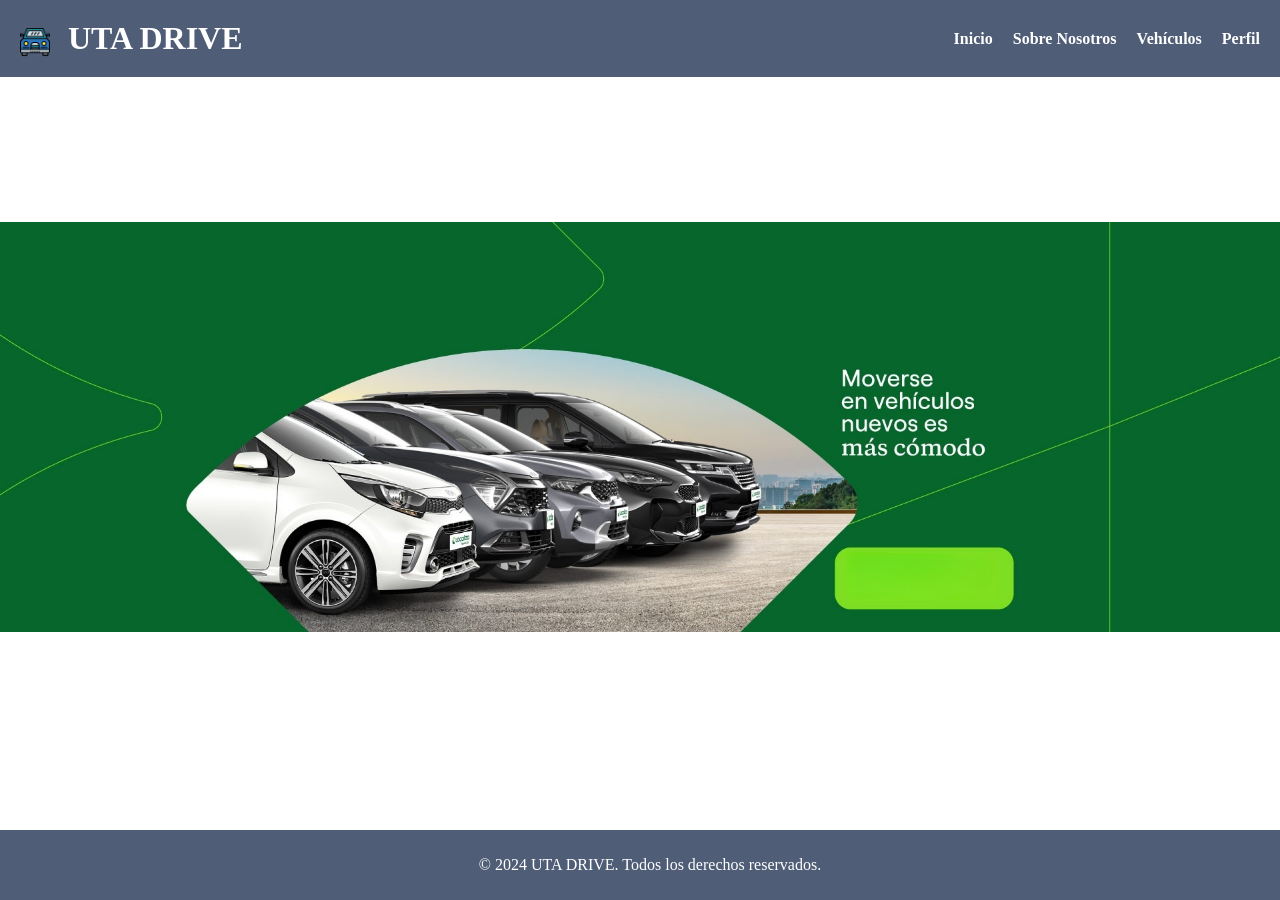
==== vista/index.html @ df5cd3c4 "cree la fase inicial del index del proyecto" ====
<!DOCTYPE html>
<html lang="en">
<head>
    <meta charset="UTF-8">
    <meta name="viewport" content="width=device-width, initial-scale=1.0">
    <title>UTA DRIVE</title>
    <link rel="stylesheet" href="../estilos/estilos.css">
</head>
<body class="body-section">

    <header class="header-section">
        <div class="header-left">
            <h1><img src="../Imagenes/iconoAuto.png" alt="Icono Carro" class="icono-carro"> UTA DRIVE</h1>
        </div>
        <nav class="header-right">
            <ul>
                <li><a href="#">Inicio</a></li>
                <li><a href="#">Sobre Nosotros</a></li>
                <li><a href="#">Vehículos</a></li>
                <li><a href="#">Perfil</a></li>
            </ul>
        </nav>
    </header>

    <section class="main-section">
        <img src="../Imagenes/renta.jpeg" alt="Imagen Referencial" class="referential-image">
    </section>

    <footer class="footer-section">
        <p>&copy; 2024 UTA DRIVE. Todos los derechos reservados.</p>
    </footer>

</body>
</html>
---- estilos/estilos.css ----
body {
    margin: 0;
    padding: 0;
}

/*-------------------INICIA EL LOGIN----------------------*/

/* Estilos generales para el cuerpo del login */
.login-body {
    font-family: 'Poppins', sans-serif;
    background: url('../Imagenes/carro-login.jpg') no-repeat center center fixed; /* Ruta a la imagen de fondo */
    background-size: cover; /* La imagen cubre toda la pantalla */
    margin: 0;
    padding: 0;
    display: flex;
    justify-content: center;
    align-items: center;
    height: 100vh;
    background-blend-mode: overlay; /* Mezcla de colores suave */
}

/* Estilos para el contenedor de login */
.login-container {
    background-color: rgba(255, 255, 255, 0.9); /* Fondo translúcido */
    padding: 3rem 2rem;
    border-radius: 12px;
    box-shadow: 0 8px 20px rgba(0, 0, 0, 0.1);
    width: 350px;
    transition: transform 0.3s ease;
    margin-left: 800px; /* Ajuste por defecto para pantallas grandes */
}

/* Responsive: Ajustar el contenedor en dispositivos más pequeños */
@media (max-width: 1024px) {
    .login-container {
        margin-left: 400px; /* Ajusta el margen para pantallas medianas */
    }
}

@media (max-width: 768px) {
    .login-container {
        margin-left: 0; /* Centra el contenedor para pantallas más pequeñas */
        width: 80%; /* Aumenta el ancho para que sea más flexible */
    }
}

@media (max-width: 480px) {
    .login-container {
        margin-left: 0; /* Centra el contenedor */
        width: 90%; /* Casi todo el ancho de la pantalla en móviles */
        padding: 2rem 1rem; /* Ajuste del padding en móviles */
    }
}

/* Estilos para el título */
.login-title {
    text-align: center;
    margin-bottom: 2rem;
    font-size: 2rem;
    color: #3E4E71;
    display: flex;
    justify-content: center;
    align-items: center;
}

.login-title i {
    margin-right: 10px;
    color: #4F5D77;
    background-color: #D1E1F0;
    padding: 0.5rem;
    border-radius: 50%;
}

/* Estilos para el formulario */
.login-form {
    display: flex;
    flex-direction: column;
}

/* Estilos para las etiquetas */
.login-label {
    margin-bottom: 0.5rem;
    color: #4F5D77;
}

/* Estilos para los campos de entrada */
.login-input-field {
    padding: 0.75rem;
    margin-bottom: 1.5rem;
    border: none;
    border-radius: 6px;
    background-color: #F2F2F2;
    font-size: 1rem;
    color: #3E4E71;
    transition: box-shadow 0.3s ease;
}

.login-input-field:focus {
    outline: none;
    box-shadow: 0 0 5px rgba(0, 90, 148, 0.6);
}

/* Estilos para el botón */
.login-button {
    padding: 0.8rem;
    background-color: #4F5D77;
    color: white;
    font-weight: bold;
    border: none;
    border-radius: 6px;
    cursor: pointer;
    font-size: 1rem;
    transition: background-color 0.3s ease;
}

.login-button:hover {
    background-color: #3E4E71;
}

/* Estilos para el texto del párrafo */
.login-paragraph {
    text-align: center;
    margin-top: 1.5rem;
    font-size: 0.9rem;
    color: #3E4E71;
}

/* Estilos para los enlaces */
.login-link {
    color: #4F5D77;
    text-decoration: none;
    font-weight: bold;
    transition: color 0.3s ease;
}

.login-link:hover {
    color: #3E4E71;
    text-decoration: underline;
}
/*-------------------FINALIZA EL LOGIN----------------------*/



/*-------------------INICIA EL REGISTRO----------------------*/

/* Estilos generales para el cuerpo del registro */
.registrate-body {
    font-family: 'Poppins', sans-serif;
    background: url('../Imagenes/carro-registro.jpg') no-repeat center center fixed; /* Ruta a la imagen de fondo */
    background-size: cover; /* La imagen cubre toda la pantalla */
    margin: 0;
    padding: 0;
    display: flex;
    justify-content: center;
    align-items: center;
    height: 100vh;
    background-blend-mode: overlay; /* Mezcla de colores suave */
}

/* Estilos para el contenedor de registro */
.registrate-container {
    background-color: rgba(255, 255, 255, 0.9); /* Fondo translúcido */
    padding: 3rem 2rem;
    border-radius: 12px;
    box-shadow: 0 8px 20px rgba(0, 0, 0, 0.1);
    width: 400px;
    transition: transform 0.3s ease;
    margin-left: 800px; /* Ajuste por defecto para pantallas grandes */
}

/* Responsive: Ajustar el contenedor en dispositivos más pequeños */
@media (max-width: 1024px) {
    .registrate-container {
        margin-left: 400px; /* Ajusta el margen para pantallas medianas */
    }
}

@media (max-width: 768px) {
    .registrate-container {
        margin-left: 0; /* Centra el contenedor para pantallas más pequeñas */
        width: 80%; /* Aumenta el ancho para que sea más flexible */
    }
}

@media (max-width: 480px) {
    .registrate-container {
        margin-left: 0; /* Centra el contenedor */
        width: 90%; /* Casi todo el ancho de la pantalla en móviles */
        padding: 2rem 1rem; /* Ajuste del padding en móviles */
    }
}

/* Estilos para el título */
.registrate-title {
    text-align: center;
    margin-bottom: 2rem;
    font-size: 2rem;
    color: #3E4E71;
    display: flex;
    justify-content: center;
    align-items: center;
}

.registrate-title i {
    margin-right: 10px;
    color: #4F5D77;
    background-color: #D1E1F0;
    padding: 0.5rem;
    border-radius: 50%;
}

/* Estilos para el formulario */
.registrate-form {
    display: flex;
    flex-direction: column;
}

/* Estilos para las etiquetas */
.registrate-label {
    margin-bottom: 0.5rem;
    color: #4F5D77;
}

/* Estilos para los campos de entrada */
.registrate-input-field {
    padding: 0.75rem;
    margin-bottom: 1.5rem;
    border: none;
    border-radius: 6px;
    background-color: #F2F2F2;
    font-size: 1rem;
    color: #3E4E71;
    transition: box-shadow 0.3s ease;
}

.registrate-input-field:focus {
    outline: none;
    box-shadow: 0 0 5px rgba(0, 90, 148, 0.6);
}

/* Estilos para el botón */
.registrate-button {
    padding: 0.8rem;
    background-color: #4F5D77;
    color: white;
    font-weight: bold;
    border: none;
    border-radius: 6px;
    cursor: pointer;
    font-size: 1rem;
    transition: background-color 0.3s ease;
}

.registrate-button:hover {
    background-color: #3E4E71;
}

/* Estilos para el texto del párrafo */
.registrate-paragraph {
    text-align: center;
    margin-top: 1.5rem;
    font-size: 0.9rem;
    color: #3E4E71;
}

/* Estilos para los enlaces */
.registrate-link {
    color: #4F5D77;
    text-decoration: none;
    font-weight: bold;
    transition: color 0.3s ease;
}

.registrate-link:hover {
    color: #3E4E71;
    text-decoration: underline;
}
/*-------------------FINALIZA EL REGISTRO----------------------*/

/*-------------------- Estilos para el header------------------- */
.header-section {
    display: flex;
    justify-content: space-between;
    align-items: center;
    padding: 20px;
    background-color: #4F5D77; /* Color del login */
    color: white;
    position:relative;
    margin: 0;
}

.header-left h1 {
    margin: 0;
    color: white;
    font-size: 2rem;
}

.header-right ul {
    list-style: none;
    margin: 0;
    padding: 0;
    display: flex;
    gap: 20px;
}

.header-right ul li {
    display: inline;
}

.header-right ul li a {
    color: white;
    text-decoration: none;
    font-weight: bold;
}

.header-right ul li a:hover {
    text-decoration: underline;
    color: #D1E1F0; /* Mismo color del hover en login */
}


/* Ajustes para eliminar el margen entre el header y la imagen */
.main-section {
    padding: 0;
    margin: 0;
    border-radius: 0;
    box-shadow: none;
    background-color: transparent;
    width: 100%;
    height: 100vh;
    display: flex;
    justify-content: center;
    align-items: center;
    margin-top: -100px; /* Nuevo ajuste para eliminar espacio */
}

.referential-image {
    max-width: 100%;
    height: auto;
    margin: 0;
    display: block;
    object-fit: cover;
    padding: 0;
}




.info-content {
    font-size: 1.2rem;
    color: #4F5D77; /* Texto en color similar al login */
}

/* Estilos para el footer */
.footer-section {
    text-align: center;
    padding: 10px;
    background-color: #4F5D77;
    color: white;
    position: fixed;
    width: 100%;
    bottom: 0;
}

/* Icono */
.icono-carro {
    width: 30px;
    height: auto;
    margin-right: 10px;
    vertical-align: middle;
}
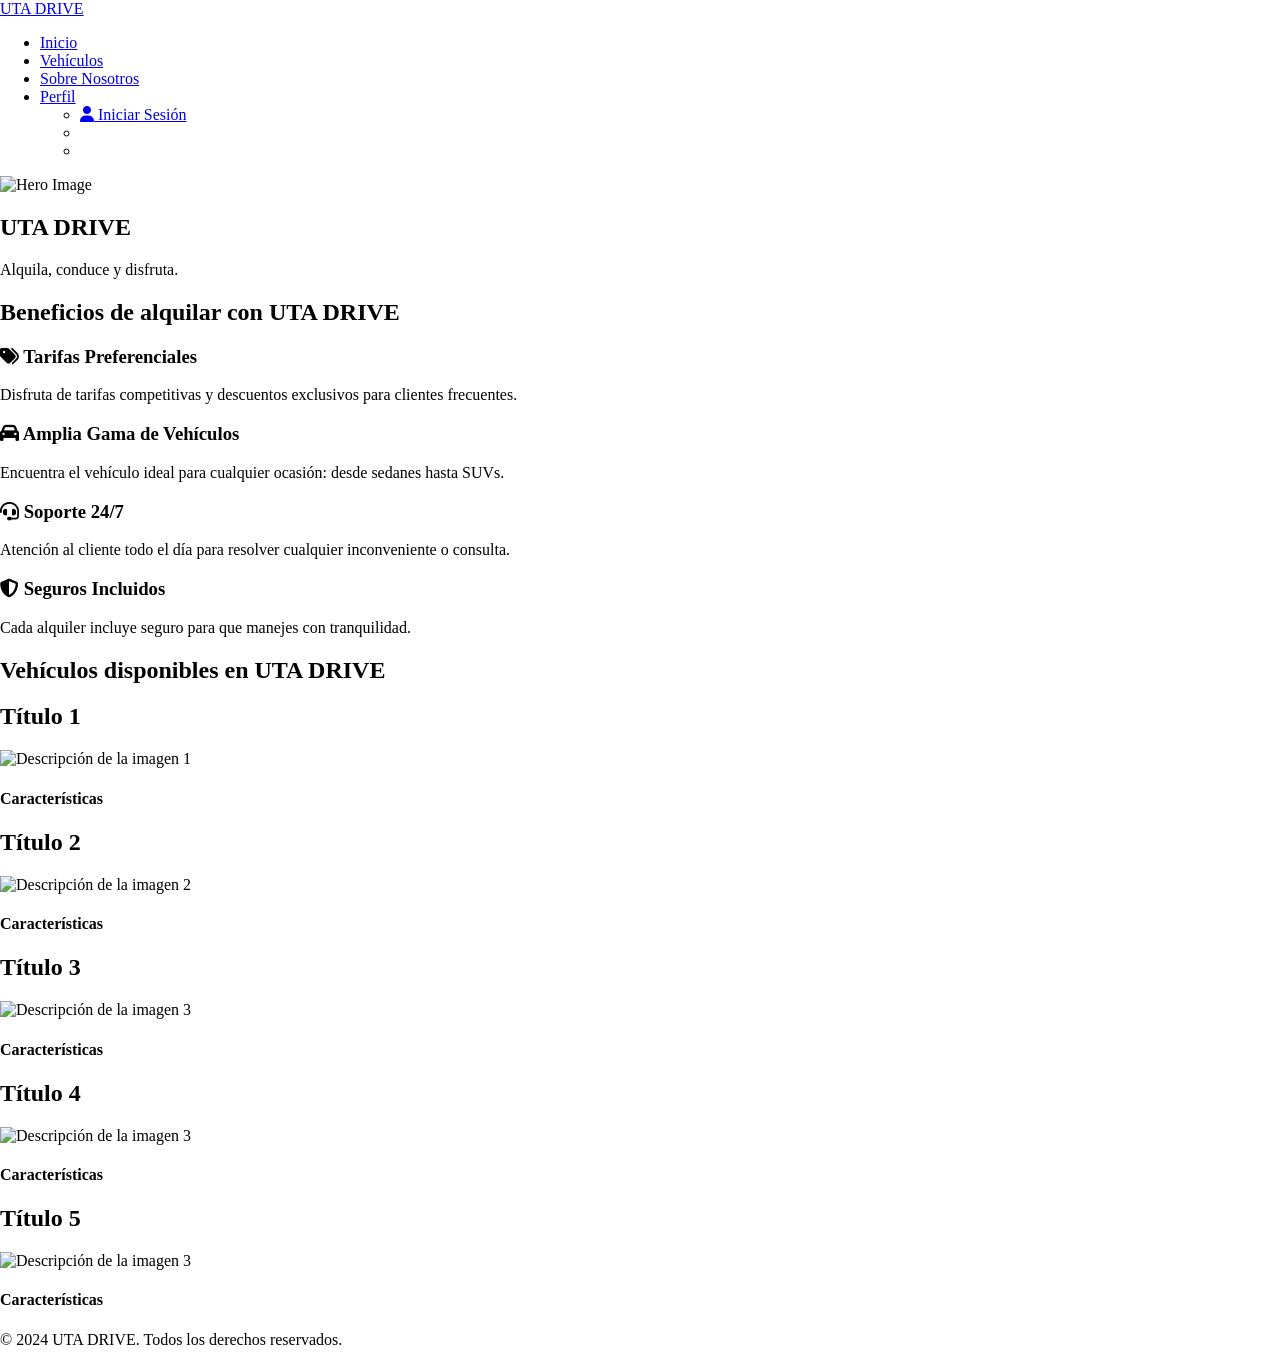
==== commit 3baa43da: "realice cambios al index principal del aplicativo" ====
--- a/vista/index.html
+++ b/vista/index.html
@@ -5,29 +5,107 @@
     <meta name="viewport" content="width=device-width, initial-scale=1.0">
     <title>UTA DRIVE</title>
     <link rel="stylesheet" href="../estilos/estilos.css">
+    <link rel="stylesheet" href="https://cdnjs.cloudflare.com/ajax/libs/font-awesome/6.5.1/css/all.min.css" integrity="sha384-..." crossorigin="anonymous">
+    <script src="https://ajax.googleapis.com/ajax/libs/jquery/3.6.0/jquery.min.js"></script>
 </head>
-<body class="body-section">
 
-    <header class="header-section">
-        <div class="header-left">
-            <h1><img src="../Imagenes/iconoAuto.png" alt="Icono Carro" class="icono-carro"> UTA DRIVE</h1>
+<body>
+    <header class="site-header">
+        <div class="logo">
+            <a href="#">UTA DRIVE</a>
         </div>
-        <nav class="header-right">
+        <div class="hamburger" id="hamburger">
+            <div></div>
+            <div></div>
+            <div></div>
+        </div>
+        <nav class="nav-menu">
             <ul>
                 <li><a href="#">Inicio</a></li>
+                <li><a href="#">Vehículos</a></li>
                 <li><a href="#">Sobre Nosotros</a></li>
-                <li><a href="#">Vehículos</a></li>
-                <li><a href="#">Perfil</a></li>
+                <li class="perfil-menu">
+                    <a href="#" id="perfilLink">Perfil</a>
+                    <ul class="submenu">
+                        <li><a href="../vista/login.html" id="login"><i class="fa-solid fa-user"></i> Iniciar Sesión</a></li>
+                        <li><a href="#" id="misReservas" style="display: none;"><i class="fas fa-calendar-alt"></i> Mis Reservas</a></li>
+                        <li><a href="#" id="logout" style="display: none;"><i class="fas fa-sign-out-alt"></i> Cerrar Sesión</a></li>
+                    </ul>
+                </li>
             </ul>
         </nav>
     </header>
 
-    <section class="main-section">
-        <img src="../Imagenes/renta.jpeg" alt="Imagen Referencial" class="referential-image">
+    <section class="hero-section">
+        <img src="../Imagenes/tracker.jpg" alt="Hero Image">
+        <div class="hero-text">
+            <h1>UTA DRIVE</h1>
+            <p>Alquila, conduce y disfruta.</p>
+        </div>
     </section>
 
-    <footer class="footer-section">
-        <p>&copy; 2024 UTA DRIVE. Todos los derechos reservados.</p>
+    <div class="title-container">
+        <h2>Beneficios de alquilar con UTA DRIVE</h2>
+    </div>
+    <section class="benefits-section">
+        <div class="benefit">
+            <h3><i class="fas fa-tags"></i> Tarifas Preferenciales</h3>
+            <p>Disfruta de tarifas competitivas y descuentos exclusivos para clientes frecuentes.</p>
+        </div>
+        <div class="benefit">
+            <h3><i class="fas fa-car"></i> Amplia Gama de Vehículos</h3>
+            <p>Encuentra el vehículo ideal para cualquier ocasión: desde sedanes hasta SUVs.</p>
+        </div>
+        <div class="benefit">
+            <h3><i class="fas fa-headset"></i> Soporte 24/7</h3>
+            <p>Atención al cliente todo el día para resolver cualquier inconveniente o consulta.</p>
+        </div>
+        <div class="benefit">
+            <h3><i class="fas fa-shield-alt"></i> Seguros Incluidos</h3>
+            <p>Cada alquiler incluye seguro para que manejes con tranquilidad.</p>
+        </div>
+    </section>
+
+    <div class="title-container">
+        <h2>Vehículos disponibles en UTA DRIVE</h2>
+    </div>
+    <div class="cards-container">
+        <div class="card">
+            <h2>Título 1</h2>
+            <img src="../Imagenes/hyundai-carmax.jpg" alt="Descripción de la imagen 1">
+            <h4>Características</h4>
+        </div>
+        <div class="card">
+            <h2>Título 2</h2>
+            <img src="../Imagenes/celtos-1.jpg" alt="Descripción de la imagen 2">
+            <h4>Características</h4>
+        </div>
+        <div class="card">
+            <h2>Título 3</h2>
+            <img src="../Imagenes/soluto.jpg" alt="Descripción de la imagen 3">
+            <h4>Características</h4>
+        </div>
+        <div class="card">
+            <h2>Título 4</h2>
+            <img src="../Imagenes/soluto.jpg" alt="Descripción de la imagen 3">
+            <h4>Características</h4>
+        </div>
+        <div class="card">
+            <h2>Título 5</h2>
+            <img src="../Imagenes/hyundai-carmax.jpg" alt="Descripción de la imagen 3">
+            <h4>Características</h4>
+        </div>
+    </div>
+
+    <footer class="site-footer">
+        <div class="footer-content">
+            <p>&copy; 2024 UTA DRIVE. Todos los derechos reservados.</p>
+            <nav class="footer-menu">
+                <ul>
+                 
+                </ul>
+            </nav>
+        </div>
     </footer>
 
 </body>
--- a/estilos/estilos.css
+++ b/estilos/estilos.css
@@ -83,21 +83,23 @@
     color: #4F5D77;
 }
 
-/* Estilos para los campos de entrada */
+/* Estilos para los campos de entrada del login */
 .login-input-field {
     padding: 0.75rem;
     margin-bottom: 1.5rem;
-    border: none;
+    border: 1px solid #4F5D77; /* Borde con contraste para mejor visibilidad */
     border-radius: 6px;
-    background-color: #F2F2F2;
+    background-color: #F8F9FA; /* Fondo gris claro para mayor visibilidad */
     font-size: 1rem;
     color: #3E4E71;
-    transition: box-shadow 0.3s ease;
-}
-
+    transition: box-shadow 0.3s ease, background-color 0.3s ease;
+}
+
+/* Estilos al enfocar el campo de entrada del login */
 .login-input-field:focus {
     outline: none;
     box-shadow: 0 0 5px rgba(0, 90, 148, 0.6);
+    background-color: #FFF; /* Fondo blanco al enfocar */
 }
 
 /* Estilos para el botón */
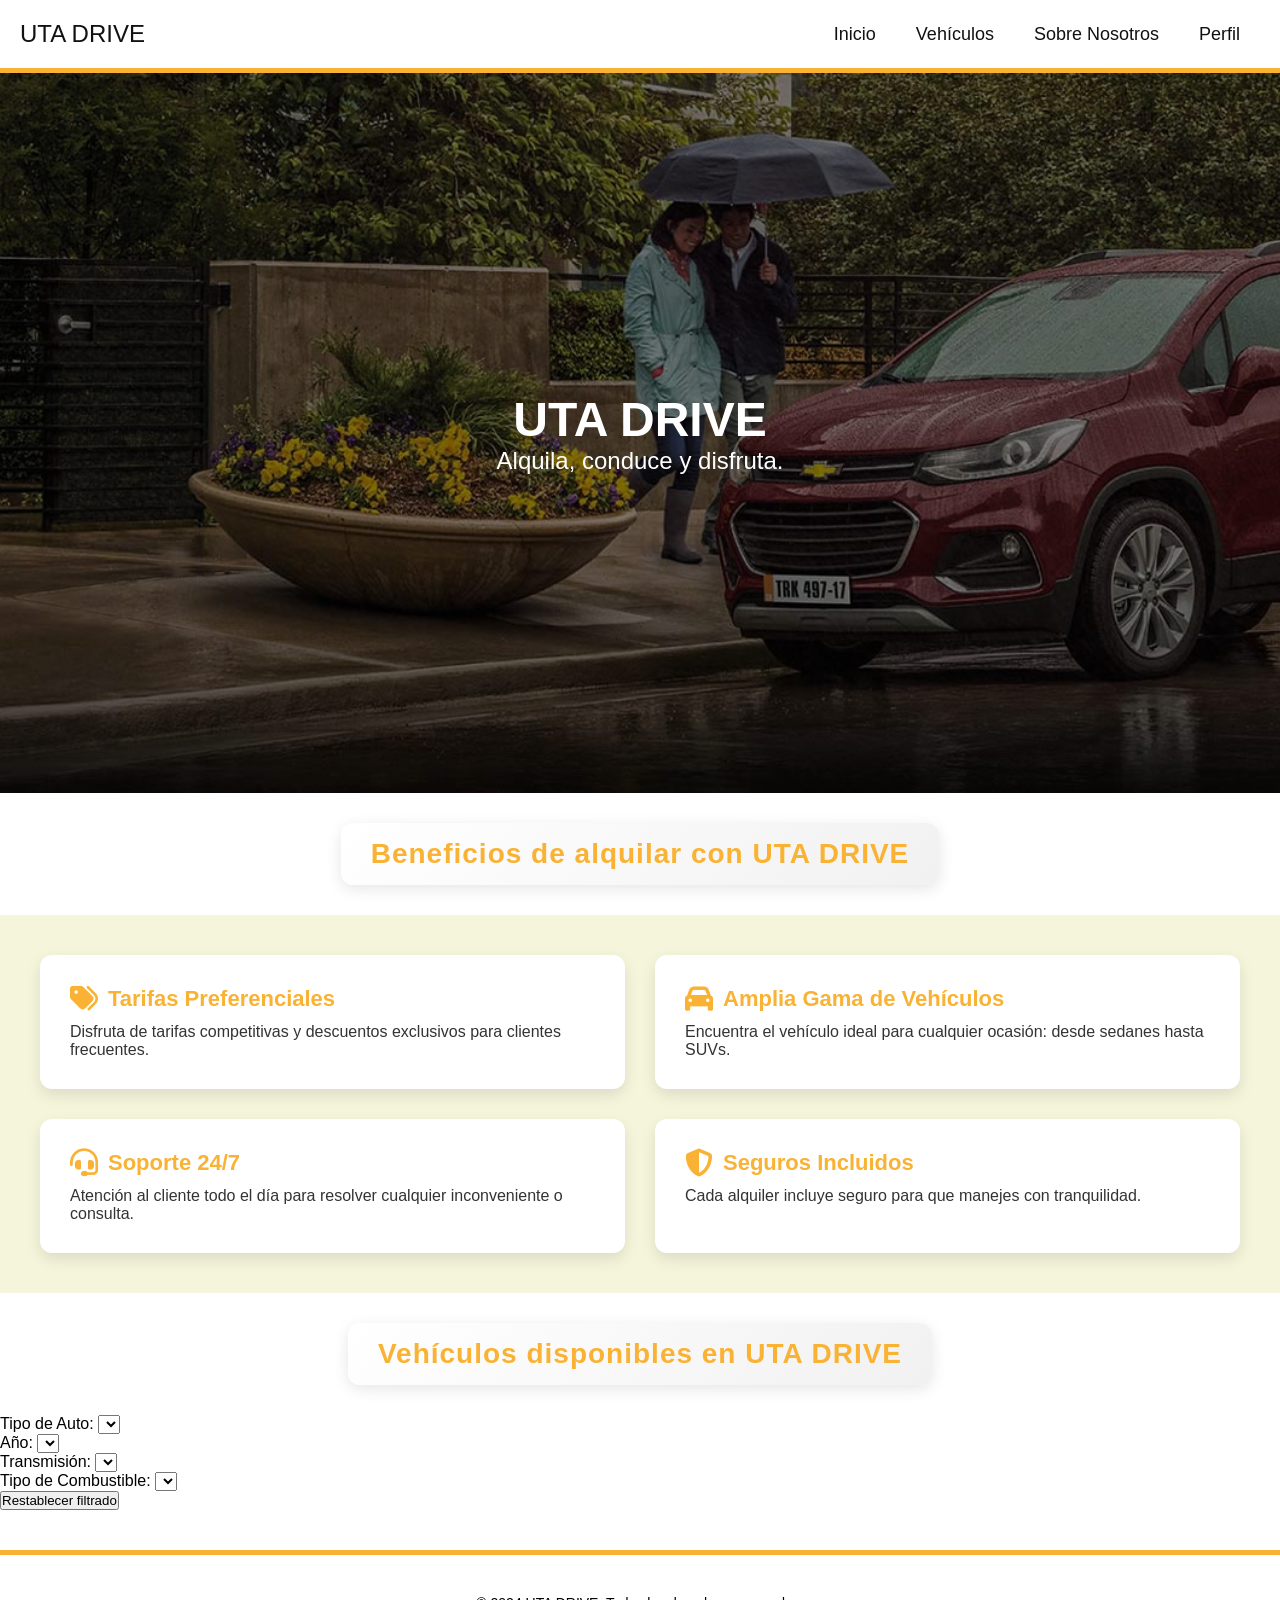
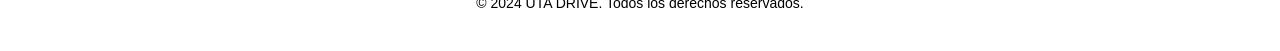
==== commit 0dbfb123: "peticion ajax para llenar los combo box para el filtrado" ====
--- a/vista/index.html
+++ b/vista/index.html
@@ -69,44 +69,182 @@
     <div class="title-container">
         <h2>Vehículos disponibles en UTA DRIVE</h2>
     </div>
+    <div class="filter-container">
+        <div class="filter-item">
+            <label for="tipoAuto">Tipo de Auto:</label>
+            <select id="tipoAuto">
+               
+            </select>
+        </div>
+    
+        <div class="filter-item">
+            <label for="anio">Año:</label>
+            <select id="anio">
+                
+            </select>
+        </div>
+    
+        <div class="filter-item">
+            <label for="transmision">Transmisión:</label>
+            <select id="transmision">   
+            </select>
+        </div>
+    
+        <div class="filter-item">
+            <label for="combustible">Tipo de Combustible:</label>
+            <select id="combustible">
+               
+            </select>
+        </div>
+        <button id="resetFilters" class="restablecerFiltros">Restablecer filtrado</button>
+
+    </div>
+    
     <div class="cards-container">
-        <div class="card">
-            <h2>Título 1</h2>
-            <img src="../Imagenes/hyundai-carmax.jpg" alt="Descripción de la imagen 1">
-            <h4>Características</h4>
-        </div>
-        <div class="card">
-            <h2>Título 2</h2>
-            <img src="../Imagenes/celtos-1.jpg" alt="Descripción de la imagen 2">
-            <h4>Características</h4>
-        </div>
-        <div class="card">
-            <h2>Título 3</h2>
-            <img src="../Imagenes/soluto.jpg" alt="Descripción de la imagen 3">
-            <h4>Características</h4>
-        </div>
-        <div class="card">
-            <h2>Título 4</h2>
-            <img src="../Imagenes/soluto.jpg" alt="Descripción de la imagen 3">
-            <h4>Características</h4>
-        </div>
-        <div class="card">
-            <h2>Título 5</h2>
-            <img src="../Imagenes/hyundai-carmax.jpg" alt="Descripción de la imagen 3">
-            <h4>Características</h4>
-        </div>
+        <!-- Las tarjetas de vehículos se cargarán aquí dinámicamente -->
     </div>
 
     <footer class="site-footer">
         <div class="footer-content">
             <p>&copy; 2024 UTA DRIVE. Todos los derechos reservados.</p>
-            <nav class="footer-menu">
-                <ul>
-                 
-                </ul>
-            </nav>
         </div>
     </footer>
 
+    <script>
+        document.addEventListener("DOMContentLoaded", function() {
+            var nombreUsuario = localStorage.getItem('nombreUsuario');
+            var loginLink = document.getElementById('login');
+            var misReservasLink = document.getElementById('misReservas');
+            var logoutLink = document.getElementById('logout');
+    
+            if (nombreUsuario) {
+                misReservasLink.style.display = 'inline'; 
+                logoutLink.style.display = 'inline'; 
+                loginLink.style.display = 'none';  
+                
+                var perfilMenu = document.querySelector('.perfil-menu > a');
+                perfilMenu.innerText = nombreUsuario; 
+            } else {
+                loginLink.style.display = 'inline'; 
+                misReservasLink.style.display = 'none'; 
+                logoutLink.style.display = 'none'; 
+            }
+    
+            cargarOpcionesCombobox('http://localhost/app-Alquiler-Autos/backend/apiRestCards.php', 'tipoAuto', 'obtenerTiposVehiculos', 'tipo_vehiculo');
+            cargarOpcionesCombobox('http://localhost/app-Alquiler-Autos/backend/apiRestCards.php', 'anio', 'obtenerAniosVehiculos', 'año_vehiculo');
+            cargarOpcionesCombobox('http://localhost/app-Alquiler-Autos/backend/apiRestCards.php', 'transmision', 'obtenerTransmisiones', 'transmision_vehiculo');
+            cargarOpcionesCombobox('http://localhost/app-Alquiler-Autos/backend/apiRestCards.php', 'combustible', 'obtenerCombustibles', 'combustible_vehiculo');
+    
+            cargarVehiculos();
+    
+            // Agregar eventos de cambio para los selectores de filtro
+            document.getElementById('tipoAuto').addEventListener('change', filtrarVehiculos);
+            document.getElementById('anio').addEventListener('change', filtrarVehiculos);
+            document.getElementById('transmision').addEventListener('change', filtrarVehiculos);
+            document.getElementById('combustible').addEventListener('change', filtrarVehiculos);
+    
+            // Agregar evento para el botón de restablecer filtros
+            document.getElementById('resetFilters').addEventListener('click', function() {
+                // Restablecer todos los selectores a "Todos"
+                document.getElementById('tipoAuto').value = '';
+                document.getElementById('anio').value = '';
+                document.getElementById('transmision').value = '';
+                document.getElementById('combustible').value = '';
+    
+                // Llamar a la función de filtrado para mostrar todos los vehículos
+                filtrarVehiculos();
+            });
+        });
+    
+        function cargarVehiculos() {
+            $.ajax({
+                url: 'http://localhost/app-Alquiler-Autos/backend/apiRestCards.php',
+                method: 'GET',
+                data: { action: 'obtenerVehiculos' },
+                dataType: 'json',
+                success: function(vehiculos) {
+                    const cardsContainer = document.querySelector('.cards-container');
+                    cardsContainer.innerHTML = ''; 
+                    
+                    vehiculos.forEach(vehiculo => {
+                        const card = document.createElement('div');
+                        card.classList.add('card');
+                        
+                        card.setAttribute('data-tipo', vehiculo.tipo_vehiculo);
+                        card.setAttribute('data-anio', vehiculo.año_vehiculo);
+                        card.setAttribute('data-transmision', vehiculo.transmision_vehiculo);
+                        card.setAttribute('data-combustible', vehiculo.combustible_vehiculo);
+    
+                        card.innerHTML = `
+                            <h2>${vehiculo.titulo_vehiculo}</h2>
+                            <img src="${vehiculo.imagen_vehiculo}" alt="Imagen de ${vehiculo.titulo_vehiculo}">
+                            <h4>Características: ${vehiculo.caracteristicas}</h4>
+                            <p>Marca: ${vehiculo.marca_vehiculo} | Modelo: ${vehiculo.modelo_vehiculo}</p>
+                            <p>Año: ${vehiculo.año_vehiculo} | Color: ${vehiculo.color_vehiculo}</p>
+                            <p>Transmisión: ${vehiculo.transmision_vehiculo} | Combustible: ${vehiculo.combustible_vehiculo}</p>
+                            <p>Precio: $${vehiculo.precio_vehiculo}</p>
+                        `;
+                        
+                        cardsContainer.appendChild(card);
+                    });
+                },
+                error: function(error) {
+                    console.error("Error al obtener vehículos:", error);
+                }
+            });
+        }
+    
+        function cargarOpcionesCombobox(apiUrl, comboboxId, action, field) {
+            $.ajax({
+                url: `${apiUrl}?action=${action}`,
+                method: 'GET',
+                dataType: 'json',
+                success: function(data) {
+                    const combobox = document.getElementById(comboboxId);
+                    combobox.innerHTML = '<option value="">Todos</option>'; 
+                    data.forEach(item => {
+                        const option = document.createElement('option');
+                        option.value = item[field];
+                        option.textContent = item[field];
+                        combobox.appendChild(option);
+                    });
+                },
+                error: function(error) {
+                    console.error(`Error al cargar ${comboboxId}:`, error);
+                }
+            });
+        }
+    
+        function filtrarVehiculos() {
+            const tipo = document.getElementById('tipoAuto').value;
+            const anio = document.getElementById('anio').value;
+            const transmision = document.getElementById('transmision').value;
+            const combustible = document.getElementById('combustible').value;
+    
+            const cards = document.querySelectorAll('.card');
+    
+            cards.forEach(card => {
+                const cardTipo = card.getAttribute('data-tipo');
+                const cardAnio = card.getAttribute('data-anio');
+                const cardTransmision = card.getAttribute('data-transmision');
+                const cardCombustible = card.getAttribute('data-combustible');
+    
+                const mostrar = 
+                    (tipo === "" || cardTipo === tipo) &&
+                    (anio === "" || cardAnio === anio) &&
+                    (transmision === "" || cardTransmision === transmision) &&
+                    (combustible === "" || cardCombustible === combustible);
+    
+                card.style.display = mostrar ? "block" : "none";
+            });
+        }
+    
+        document.getElementById('logout').addEventListener('click', function() {
+            localStorage.removeItem('nombreUsuario'); 
+            window.location.href = 'index.html'; 
+        });
+    </script>
+    
+    
 </body>
 </html>
--- a/estilos/estilos.css
+++ b/estilos/estilos.css
@@ -1,13 +1,433 @@
-body {
+/* Estilos generales */
+* {
     margin: 0;
     padding: 0;
+    box-sizing: border-box;
+}
+
+body {
+    font-family: 'Arial', sans-serif;
+}
+
+.site-header {
+    display: flex;
+    justify-content: space-between;
+    align-items: center;
+    padding: 20px;
+    background-color: #fff;
+    border-bottom: 5px solid #f9b233;
+}
+
+.logo a {
+    color: #111;
+    font-size: 24px;
+    text-decoration: none;
+}
+
+.nav-menu {
+    position: relative;
+}
+
+.nav-menu ul {
+    list-style: none;
+    display: flex;
+    flex-wrap: wrap;
+}
+
+.nav-menu li {
+    margin: 0 20px;
+}
+
+.nav-menu a {
+    color: #111;
+    text-decoration: none;
+    font-size: 18px;
+}
+
+.nav-menu a:hover {
+    color: #f9b233;
+}
+
+/* Estilos de menú responsive */
+.hamburger {
+    display: none;
+    flex-direction: column;
+    cursor: pointer;
+}
+
+.hamburger div {
+    width: 30px;
+    height: 3px;
+    background-color: #111;
+    margin: 4px 0;
+}
+
+/* Sección de la imagen principal (hero) */
+.hero-section {
+    position: relative;
+    width: 100%;
+    height: 80vh; /* Altura ajustable */
+    overflow: hidden;
+}
+
+.hero-section img {
+    width: 100%;
+    height: 100%;
+    object-fit: cover;
+    filter: brightness(0.5); /* Ajusta el brillo de la imagen */
+}
+
+.hero-text {
+    position: absolute;
+    top: 50%;
+    left: 50%;
+    transform: translate(-50%, -50%);
+    color: white;
+    text-align: center;
+}
+
+.hero-text h1 {
+    font-size: 48px;
+    font-weight: bold;
+}
+
+.hero-text p {
+    font-size: 24px;
+}
+
+/* Footer Styles */
+.site-footer {
+    background-color: white;
+    color: black;
+    padding: 40px 20px;
+    text-align: center;
+    border-top: 5px solid #f9b233;
+    position: relative;
+    bottom: 0;
+    width: 100%;
+}
+
+.footer-content p {
+    margin: 0;
+    font-size: 14px;
+}
+
+.footer-menu ul {
+    list-style: none;
+    padding: 0;
+    margin-top: 10px;
+}
+
+.footer-menu li {
+    display: inline;
+    margin: 0 15px;
+}
+
+.footer-menu a {
+    color: black;
+    text-decoration: none;
+}
+
+.footer-menu a:hover {
+    text-decoration: underline;
+}
+
+/* Estilos de las tarjetas */
+.cards-container {
+    display: flex;
+    flex-wrap: wrap;
+    justify-content: center;
+    padding: 20px;
+}
+
+.card {
+    background-color: white;
+    border: 2px solid transparent;
+    border-radius: 8px;
+    margin: 15px;
+    padding: 20px;
+    text-align: center;
+    transition: border 0.3s, box-shadow 0.3s;
+    width: 300px; /* Ajusta el ancho según sea necesario */
+}
+
+.card img {
+    max-width: 100%;
+    height: auto;
+    border-radius: 5px;
+}
+
+/* Animación de borde al pasar el mouse */
+.card:hover {
+    border: 2px solid #f9b233; /* Color del borde al pasar el mouse */
+    box-shadow: 0 4px 20px rgba(0, 0, 0, 0.1);
+    transform: scale(1.05); /* Aumenta ligeramente el tamaño */
+}
+
+/* Estilo de texto dentro de la tarjeta */
+.card h2, .card h4 {
+    color: #111;
+}
+
+.title-container {
+    text-align: center; /* Centra el texto */
+    margin: 30px 0; /* Espacio superior e inferior */
+    position: relative; /* Para agregar decoraciones */
+}
+
+.title-container h2 {
+    display: inline-block;
+    padding: 15px 30px; /* Espaciado más grande para hacerlo llamativo */
+    font-size: 28px; /* Tamaño de fuente mayor */
+    font-weight: bold;
+    color: #f9b233; /* Color del texto similar al de los beneficios */
+    background: linear-gradient(135deg, #fff, #f1f1f1); /* Degradado elegante */
+    border-radius: 12px; /* Bordes redondeados */
+    box-shadow: 0 4px 15px rgba(0, 0, 0, 0.1); /* Sombra sutil */
+    letter-spacing: 1px; /* Espaciado entre letras */
+    position: relative; /* Para añadir un pseudo-elemento decorativo */
+    transition: transform 0.3s ease, box-shadow 0.3s ease; /* Transiciones para suavidad */
+}
+
+/* Animación al pasar el ratón */
+.title-container h2:hover {
+    transform: translateY(-5px); /* Eleva el título ligeramente */
+    box-shadow: 0 8px 20px rgba(0, 0, 0, 0.15); /* Sombra más profunda */
+}
+
+.title-container h2:before {
+    content: "";
+    position: absolute;
+    width: 100px; /* Anchura de la línea decorativa */
+    height: 4px; /* Altura de la línea decorativa */
+    background-color: #f9b233; /* Color del borde decorativo */
+    top: 100%; /* Posición debajo del título */
+    left: 50%;
+    transform: translateX(-50%); /* Centrar la línea */
+    margin-top: 10px; /* Espacio respecto al título */
+    opacity: 0; /* Oculto por defecto */
+    transition: opacity 0.3s ease; /* Transición de opacidad */
+}
+
+.title-container h2:after {
+    content: "";
+    position: absolute;
+    width: 100px;
+    height: 4px;
+    background-color: #f9b233;
+    bottom: 100%; /* Posiciona arriba del título */
+    left: 50%;
+    transform: translateX(-50%);
+    margin-bottom: 10px;
+    opacity: 0; /* Oculto por defecto */
+    transition: opacity 0.3s ease;
+}
+
+.title-container h2:hover:before, 
+.title-container h2:hover:after {
+    opacity: 1; /* Aparece la línea decorativa al hacer hover */
+}
+
+/* Sección de beneficios */
+.benefits-section {
+    display: grid;
+    grid-template-columns: repeat(2, 1fr);
+    gap: 30px;
+    padding: 40px;
+    background-color: #f5f5dc; /* Fondo gris claro */
+}
+
+.benefit {
+    background-color: white;
+    padding: 30px;
+    border-radius: 12px;
+    position: relative;
+    overflow: hidden;
+    transition: all 0.4s ease;
+    box-shadow: 0 6px 15px rgba(0, 0, 0, 0.1);
+}
+
+.benefit h3 {
+    font-size: 22px;
+    color: #f9b233;
+    margin-bottom: 10px;
+}
+
+.benefit p {
+    font-size: 16px;
+    color: #333;
+}
+
+.benefit:before {
+    content: "";
+    position: absolute;
+    top: 0;
+    left: 0;
+    width: 100%;
+    height: 100%;
+    border: 5px solid transparent;
+    border-radius: 12px;
+    transition: border-color 0.4s ease;
+}
+
+.benefit:hover:before {
+    border-color: #f9b233; /* Bordes animados al hover */
+}
+
+.benefit:hover {
+    transform: translateY(-5px);
+    box-shadow: 0 10px 25px rgba(0, 0, 0, 0.2); /* Sombra aumentada */
+}
+
+/* Establecer z-index para asegurarse de que el menú esté por encima de otros elementos */
+.nav-menu {
+    position: relative;
+    z-index: 10; /* Asegúrate de que el menú principal esté por encima de otros elementos */
+}
+
+.nav-menu ul .submenu {
+    display: none;
+    position: absolute;
+    background-color: #fff;
+    list-style: none;
+    padding: 10px;
+    border-radius: 5px;
+    box-shadow: 0 4px 10px rgba(0, 0, 0, 0.1);
+    top: 100%;
+    left: -120px;
+    z-index: 20; /* Asegúrate de que el submenú esté por encima de los demás elementos */
+}
+
+/* Asegurarse de que el padre sea relativo */
+.perfil-menu {
+    position: relative;
+    z-index: 10;
+}
+
+/* Mostrar el submenú al pasar el ratón sobre "Perfil" */
+.nav-menu li:hover .submenu {
+    display: block;
+}
+.submenu {
+    display: none;
+    position: absolute;
+    background-color: #fff;
+    list-style: none;
+    padding: 15px; /* Aumentar el padding para hacerlo más grande */
+    border-radius: 5px;
+    box-shadow: 0 4px 10px rgba(0, 0, 0, 0.1);
+    top: 100%;
+    left: -70px;
+    z-index: 20; /* Asegúrate de que el submenú esté por encima de los demás elementos */
+    width: 200px; /* Ajusta el ancho según sea necesario */
+}
+
+
+/* Estilo para los enlaces dentro del submenú */
+.submenu li {
+    margin: 15px 0; /* Aumentar el margen entre los elementos */
+}
+
+.submenu li a {
+    color: #111;
+}
+
+/* Media Queries para Responsividad */
+@media (max-width: 768px) {
+    .nav-menu ul {
+        flex-direction: column; /* Cambiar a columna en pantallas pequeñas */
+        display: none; /* Ocultar menú por defecto */
+    }
+
+    .nav-menu.active ul {
+        display: flex; /* Mostrar menú si la clase activa está presente */
+    }
+
+    .hamburger {
+        display: flex; /* Mostrar el botón de menú */
+    }
+    .submenu {
+        display: none; /* Ocultar submenú por defecto */
+    }
+
+    .perfil-menu.active .submenu {
+        display: block; /* Mostrar submenú si el padre está activo */
+    }
+
+    .hero-section {
+        height: 60vh; /* Altura ajustable en pantallas pequeñas */
+    }
+
+    .hero-text h1 {
+        font-size: 30px; /* Tamaño de fuente menor */
+    }
+
+    .hero-text p {
+        font-size: 18px; /* Tamaño de fuente menor */
+    }
+
+    .cards-container {
+        flex-direction: column; /* Tarjetas en columna */
+    }
+
+    .card {
+        width: 90%; /* Ancho de tarjeta más ajustado */
+    }
+
+    .benefits-section {
+        grid-template-columns: 1fr; /* Una columna en pantallas pequeñas */
+    }
+}
+
+/* Para pantallas más pequeñas */
+@media (max-width: 480px) {
+    .hero-text h1 {
+        font-size: 24px; /* Más pequeño */
+    }
+
+    .hero-text p {
+        font-size: 16px; /* Más pequeño */
+    }
+
+    .card h2 {
+        font-size: 20px; /* Más pequeño */
+    }
+
+    .card h4 {
+        font-size: 16px; /* Más pequeño */
+    }
+
+    .nav-menu a {
+        font-size: 16px; /* Más pequeño */
+    }
+
+    .footer-content p {
+        font-size: 12px; /* Más pequeño */
+    }
+
+    .footer-menu a {
+        font-size: 14px; /* Más pequeño */
+    }
+}
+.benefit h3 {
+    font-size: 22px;
+    color: #f9b233;
+    margin-bottom: 10px;
+    display: flex; /* Alineación horizontal */
+    align-items: center; /* Centra verticalmente */
+}
+
+.benefit h3 i {
+    margin-right: 10px; /* Espacio entre el ícono y el texto */
+    font-size: 28px; /* Tamaño del ícono */
+    color: #f9b233; /* Color del ícono */
 }
 
 /*-------------------INICIA EL LOGIN----------------------*/
 
 /* Estilos generales para el cuerpo del login */
 .login-body {
-    font-family: 'Poppins', sans-serif;
+    font-family: 'Arial', sans-serif;
     background: url('../Imagenes/carro-login.jpg') no-repeat center center fixed; /* Ruta a la imagen de fondo */
     background-size: cover; /* La imagen cubre toda la pantalla */
     margin: 0;
@@ -57,7 +477,7 @@
     text-align: center;
     margin-bottom: 2rem;
     font-size: 2rem;
-    color: #3E4E71;
+    color: #f9b233;
     display: flex;
     justify-content: center;
     align-items: center;
@@ -65,8 +485,8 @@
 
 .login-title i {
     margin-right: 10px;
-    color: #4F5D77;
-    background-color: #D1E1F0;
+    color: #f9b233;
+  
     padding: 0.5rem;
     border-radius: 50%;
 }
@@ -80,18 +500,45 @@
 /* Estilos para las etiquetas */
 .login-label {
     margin-bottom: 0.5rem;
-    color: #4F5D77;
-}
+    color: #f9b233;
+}
+/* Contenedor del formulario de login */
+.login-form-container {
+    width: 400px; /* Ajusta el tamaño del formulario */
+    padding: 30px;
+    background-color: rgba(255, 255, 255, 0.8); /* Fondo blanco semi-transparente */
+    border-radius: 8px;
+    box-shadow: 0 4px 15px rgba(0, 0, 0, 0.1);
+    position: relative; /* Importante para posicionar el enlace */
+}
+
+/* Estilos para el enlace de "Olvidaste tu contraseña" */
+.forgot-password {
+    position: absolute;
+    top: 10px; /* Ajusta según la necesidad */
+    right: 10px; /* Ajusta según la necesidad */
+    font-size: 14px;
+    color: #f9b233; /* Mismo color que el botón */
+    text-decoration: none;
+}
+
+.forgot-password:hover {
+    text-decoration: underline;
+    color: #d89220; /* Cambia el color al pasar el ratón */
+}
+
+
+
 
 /* Estilos para los campos de entrada del login */
 .login-input-field {
     padding: 0.75rem;
     margin-bottom: 1.5rem;
-    border: 1px solid #4F5D77; /* Borde con contraste para mejor visibilidad */
+    border: 1px solid #f9b233; /* Borde con contraste para mejor visibilidad */
     border-radius: 6px;
     background-color: #F8F9FA; /* Fondo gris claro para mayor visibilidad */
     font-size: 1rem;
-    color: #3E4E71;
+    color: #f9b233;
     transition: box-shadow 0.3s ease, background-color 0.3s ease;
 }
 
@@ -105,7 +552,7 @@
 /* Estilos para el botón */
 .login-button {
     padding: 0.8rem;
-    background-color: #4F5D77;
+    background-color: #f9b233;
     color: white;
     font-weight: bold;
     border: none;
@@ -124,30 +571,28 @@
     text-align: center;
     margin-top: 1.5rem;
     font-size: 0.9rem;
-    color: #3E4E71;
+    color: #111;
 }
 
 /* Estilos para los enlaces */
 .login-link {
-    color: #4F5D77;
+    color: #f9b233;
     text-decoration: none;
     font-weight: bold;
     transition: color 0.3s ease;
 }
 
 .login-link:hover {
-    color: #3E4E71;
+    color: #f9b233;
     text-decoration: underline;
 }
 /*-------------------FINALIZA EL LOGIN----------------------*/
-
-
 
 /*-------------------INICIA EL REGISTRO----------------------*/
 
 /* Estilos generales para el cuerpo del registro */
 .registrate-body {
-    font-family: 'Poppins', sans-serif;
+    font-family: 'Arial', sans-serif;
     background: url('../Imagenes/carro-registro.jpg') no-repeat center center fixed; /* Ruta a la imagen de fondo */
     background-size: cover; /* La imagen cubre toda la pantalla */
     margin: 0;
@@ -167,8 +612,9 @@
     box-shadow: 0 8px 20px rgba(0, 0, 0, 0.1);
     width: 400px;
     transition: transform 0.3s ease;
-    margin-left: 800px; /* Ajuste por defecto para pantallas grandes */
-}
+    margin: auto; /* Centrar horizontalmente */
+}
+
 
 /* Responsive: Ajustar el contenedor en dispositivos más pequeños */
 @media (max-width: 1024px) {
@@ -197,7 +643,7 @@
     text-align: center;
     margin-bottom: 2rem;
     font-size: 2rem;
-    color: #3E4E71;
+    color: #f9b233;
     display: flex;
     justify-content: center;
     align-items: center;
@@ -205,8 +651,8 @@
 
 .registrate-title i {
     margin-right: 10px;
-    color: #4F5D77;
-    background-color: #D1E1F0;
+    color: #f9b233;
+   
     padding: 0.5rem;
     border-radius: 50%;
 }
@@ -220,30 +666,31 @@
 /* Estilos para las etiquetas */
 .registrate-label {
     margin-bottom: 0.5rem;
-    color: #4F5D77;
+    color: #f9b233;
 }
 
 /* Estilos para los campos de entrada */
 .registrate-input-field {
     padding: 0.75rem;
     margin-bottom: 1.5rem;
-    border: none;
+    border: 1px solid #f9b233;
     border-radius: 6px;
-    background-color: #F2F2F2;
+    background-color: #F8F9FA;
     font-size: 1rem;
-    color: #3E4E71;
-    transition: box-shadow 0.3s ease;
+    color: #111;
+    transition: box-shadow 0.3s ease, background-color 0.3s ease;
 }
 
 .registrate-input-field:focus {
     outline: none;
     box-shadow: 0 0 5px rgba(0, 90, 148, 0.6);
+    background-color: #FFF; /* Fondo blanco al enfocar */
 }
 
 /* Estilos para el botón */
 .registrate-button {
     padding: 0.8rem;
-    background-color: #4F5D77;
+    background-color: #f9b233;
     color: white;
     font-weight: bold;
     border: none;
@@ -262,12 +709,12 @@
     text-align: center;
     margin-top: 1.5rem;
     font-size: 0.9rem;
-    color: #3E4E71;
+    color: #111;
 }
 
 /* Estilos para los enlaces */
 .registrate-link {
-    color: #4F5D77;
+    color: #f9b233;
     text-decoration: none;
     font-weight: bold;
     transition: color 0.3s ease;
@@ -373,5 +820,69 @@
 }
 
 
-
-
+/* Estilos del contenedor de recuperación de contraseña */
+.recover-password-form {
+    background-color: #fff;
+    padding: 40px;
+    border-radius: 10px;
+    box-shadow: 0 4px 10px rgba(0, 0, 0, 0.1);
+    max-width: 400px;
+    width: 100%;
+    text-align: center;
+}
+
+.recover-password-form h2 {
+    font-size: 24px;
+    color: #333;
+    margin-bottom: 20px;
+}
+
+.recover-password-form label {
+    display: block;
+    text-align: left;
+    margin-bottom: 10px;
+    font-size: 16px;
+    color: #555;
+}
+
+.recover-password-form input[type="email"] {
+    width: 100%;
+    padding: 12px;
+    margin-bottom: 20px;
+    border: 1px solid #ddd;
+    border-radius: 5px;
+    font-size: 16px;
+}
+
+.recover-password-form button {
+    background-color: #f9b233;
+    color: white;
+    padding: 12px;
+    width: 100%;
+    border: none;
+    border-radius: 5px;
+    font-size: 16px;
+    cursor: pointer;
+    transition: background-color 0.3s ease;
+}
+
+.recover-password-form button:hover {
+    background-color: #e5a022;
+}
+
+/* Estilo para el mensaje de respuesta */
+#message {
+    margin-top: 20px;
+    font-size: 14px;
+    color: #333;
+}
+.reset-password-input {
+    width: 100%; /* Ajusta a todo el ancho del contenedor */
+    padding: 10px; /* Añade algo de espacio interno */
+    margin-bottom: 20px;
+    font-size: 16px; /* Ajusta el tamaño de la fuente */
+    border: 1px solid #ccc; /* Añade un borde */
+    border-radius: 4px; /* Bordes redondeados */
+}
+
+/*FINALIZA ESTILOS PARA EL RECUPERAR CONTRA*/
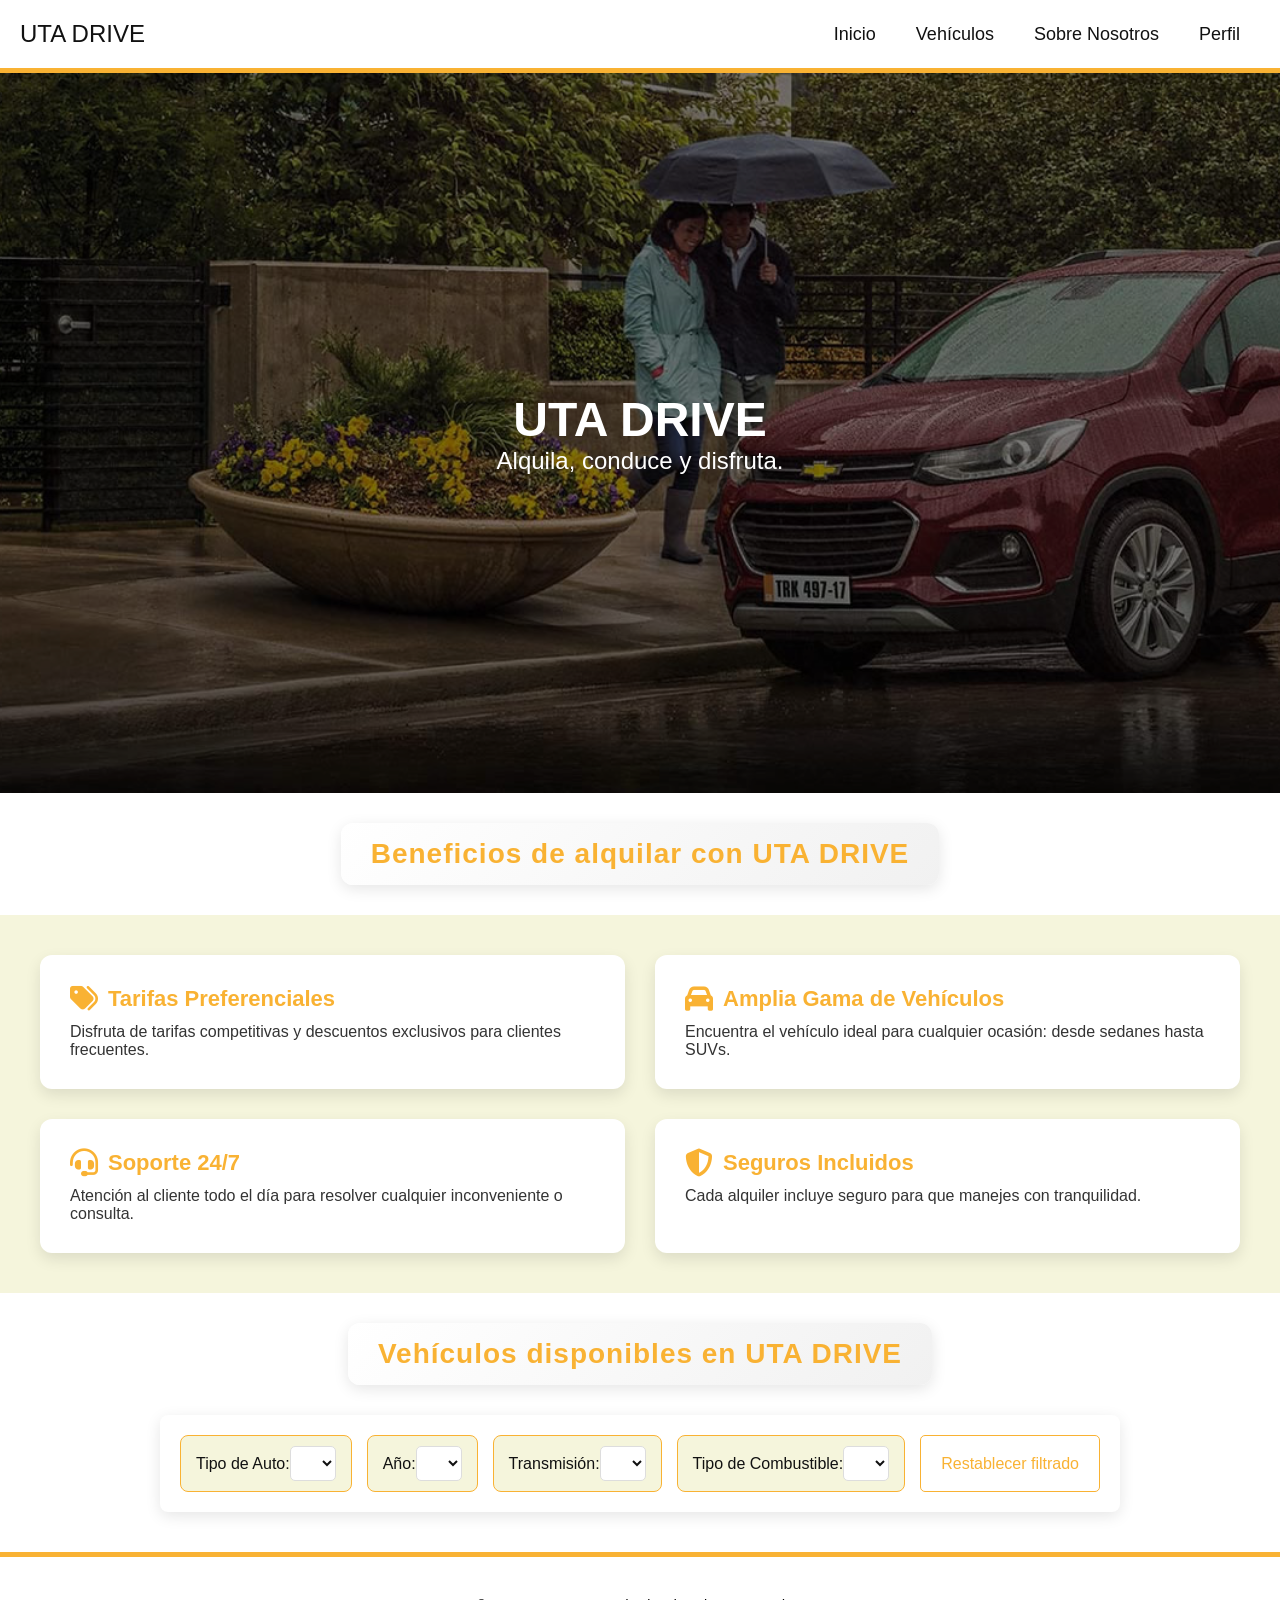
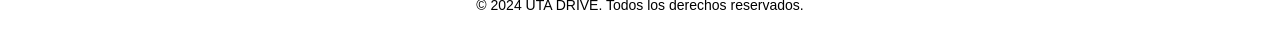
==== commit 3361c52e: "Cargar imagenes vehiculos" ====
--- a/vista/index.html
+++ b/vista/index.html
@@ -1,11 +1,13 @@
 <!DOCTYPE html>
 <html lang="en">
+
 <head>
     <meta charset="UTF-8">
     <meta name="viewport" content="width=device-width, initial-scale=1.0">
     <title>UTA DRIVE</title>
     <link rel="stylesheet" href="../estilos/estilos.css">
-    <link rel="stylesheet" href="https://cdnjs.cloudflare.com/ajax/libs/font-awesome/6.5.1/css/all.min.css" integrity="sha384-..." crossorigin="anonymous">
+    <link rel="stylesheet" href="https://cdnjs.cloudflare.com/ajax/libs/font-awesome/6.5.1/css/all.min.css"
+        integrity="sha384-..." crossorigin="anonymous">
     <script src="https://ajax.googleapis.com/ajax/libs/jquery/3.6.0/jquery.min.js"></script>
 </head>
 
@@ -27,9 +29,12 @@
                 <li class="perfil-menu">
                     <a href="#" id="perfilLink">Perfil</a>
                     <ul class="submenu">
-                        <li><a href="../vista/login.html" id="login"><i class="fa-solid fa-user"></i> Iniciar Sesión</a></li>
-                        <li><a href="#" id="misReservas" style="display: none;"><i class="fas fa-calendar-alt"></i> Mis Reservas</a></li>
-                        <li><a href="#" id="logout" style="display: none;"><i class="fas fa-sign-out-alt"></i> Cerrar Sesión</a></li>
+                        <li><a href="../vista/login.html" id="login"><i class="fa-solid fa-user"></i> Iniciar Sesión</a>
+                        </li>
+                        <li><a href="#" id="misReservas" style="display: none;"><i class="fas fa-calendar-alt"></i> Mis
+                                Reservas</a></li>
+                        <li><a href="#" id="logout" style="display: none;"><i class="fas fa-sign-out-alt"></i> Cerrar
+                                Sesión</a></li>
                     </ul>
                 </li>
             </ul>
@@ -73,33 +78,33 @@
         <div class="filter-item">
             <label for="tipoAuto">Tipo de Auto:</label>
             <select id="tipoAuto">
-               
-            </select>
-        </div>
-    
+
+            </select>
+        </div>
+
         <div class="filter-item">
             <label for="anio">Año:</label>
             <select id="anio">
-                
-            </select>
-        </div>
-    
+
+            </select>
+        </div>
+
         <div class="filter-item">
             <label for="transmision">Transmisión:</label>
-            <select id="transmision">   
-            </select>
-        </div>
-    
+            <select id="transmision">
+            </select>
+        </div>
+
         <div class="filter-item">
             <label for="combustible">Tipo de Combustible:</label>
             <select id="combustible">
-               
+
             </select>
         </div>
         <button id="resetFilters" class="restablecerFiltros">Restablecer filtrado</button>
 
     </div>
-    
+
     <div class="cards-container">
         <!-- Las tarjetas de vehículos se cargarán aquí dinámicamente -->
     </div>
@@ -111,97 +116,98 @@
     </footer>
 
     <script>
-        document.addEventListener("DOMContentLoaded", function() {
+        document.addEventListener("DOMContentLoaded", function () {
             var nombreUsuario = localStorage.getItem('nombreUsuario');
             var loginLink = document.getElementById('login');
             var misReservasLink = document.getElementById('misReservas');
             var logoutLink = document.getElementById('logout');
-    
+
             if (nombreUsuario) {
-                misReservasLink.style.display = 'inline'; 
-                logoutLink.style.display = 'inline'; 
-                loginLink.style.display = 'none';  
-                
+                misReservasLink.style.display = 'inline';
+                logoutLink.style.display = 'inline';
+                loginLink.style.display = 'none';
+
                 var perfilMenu = document.querySelector('.perfil-menu > a');
-                perfilMenu.innerText = nombreUsuario; 
+                perfilMenu.innerText = nombreUsuario;
             } else {
-                loginLink.style.display = 'inline'; 
-                misReservasLink.style.display = 'none'; 
-                logoutLink.style.display = 'none'; 
+                loginLink.style.display = 'inline';
+                misReservasLink.style.display = 'none';
+                logoutLink.style.display = 'none';
             }
-    
+
             cargarOpcionesCombobox('http://localhost/app-Alquiler-Autos/backend/apiRestCards.php', 'tipoAuto', 'obtenerTiposVehiculos', 'tipo_vehiculo');
             cargarOpcionesCombobox('http://localhost/app-Alquiler-Autos/backend/apiRestCards.php', 'anio', 'obtenerAniosVehiculos', 'año_vehiculo');
             cargarOpcionesCombobox('http://localhost/app-Alquiler-Autos/backend/apiRestCards.php', 'transmision', 'obtenerTransmisiones', 'transmision_vehiculo');
             cargarOpcionesCombobox('http://localhost/app-Alquiler-Autos/backend/apiRestCards.php', 'combustible', 'obtenerCombustibles', 'combustible_vehiculo');
-    
+
             cargarVehiculos();
-    
+
             // Agregar eventos de cambio para los selectores de filtro
             document.getElementById('tipoAuto').addEventListener('change', filtrarVehiculos);
             document.getElementById('anio').addEventListener('change', filtrarVehiculos);
             document.getElementById('transmision').addEventListener('change', filtrarVehiculos);
             document.getElementById('combustible').addEventListener('change', filtrarVehiculos);
-    
+
             // Agregar evento para el botón de restablecer filtros
-            document.getElementById('resetFilters').addEventListener('click', function() {
+            document.getElementById('resetFilters').addEventListener('click', function () {
                 // Restablecer todos los selectores a "Todos"
                 document.getElementById('tipoAuto').value = '';
                 document.getElementById('anio').value = '';
                 document.getElementById('transmision').value = '';
                 document.getElementById('combustible').value = '';
-    
+
                 // Llamar a la función de filtrado para mostrar todos los vehículos
                 filtrarVehiculos();
             });
         });
-    
+
         function cargarVehiculos() {
             $.ajax({
                 url: 'http://localhost/app-Alquiler-Autos/backend/apiRestCards.php',
                 method: 'GET',
                 data: { action: 'obtenerVehiculos' },
                 dataType: 'json',
-                success: function(vehiculos) {
+                success: function (vehiculos) {
                     const cardsContainer = document.querySelector('.cards-container');
-                    cardsContainer.innerHTML = ''; 
-                    
+                    cardsContainer.innerHTML = '';
+
                     vehiculos.forEach(vehiculo => {
                         const card = document.createElement('div');
                         card.classList.add('card');
-                        
+
                         card.setAttribute('data-tipo', vehiculo.tipo_vehiculo);
                         card.setAttribute('data-anio', vehiculo.año_vehiculo);
                         card.setAttribute('data-transmision', vehiculo.transmision_vehiculo);
                         card.setAttribute('data-combustible', vehiculo.combustible_vehiculo);
+
+                        card.innerHTML = `
+    <h2>${vehiculo.titulo_vehiculo}</h2>
+    <img src="../fotosVehiculos/${vehiculo.imagen_vehiculo}" alt="Imagen de ${vehiculo.titulo_vehiculo}" 
+         onerror="this.onerror=null; this.src='../fotosVehiculos/default.jpg'">
     
-                        card.innerHTML = `
-                            <h2>${vehiculo.titulo_vehiculo}</h2>
-                            <img src="${vehiculo.imagen_vehiculo}" alt="Imagen de ${vehiculo.titulo_vehiculo}">
-                            <h4>Características: ${vehiculo.caracteristicas}</h4>
-                            <p>Marca: ${vehiculo.marca_vehiculo} | Modelo: ${vehiculo.modelo_vehiculo}</p>
-                            <p>Año: ${vehiculo.año_vehiculo} | Color: ${vehiculo.color_vehiculo}</p>
-                            <p>Transmisión: ${vehiculo.transmision_vehiculo} | Combustible: ${vehiculo.combustible_vehiculo}</p>
-                            <p>Precio: $${vehiculo.precio_vehiculo}</p>
-                        `;
-                        
+    <p>Marca: ${vehiculo.marca_vehiculo} | Modelo: ${vehiculo.modelo_vehiculo}</p>
+    <p>Año: ${vehiculo.año_vehiculo} | Color: ${vehiculo.color_vehiculo}</p>
+    <p>Transmisión: ${vehiculo.transmision_vehiculo} | Combustible: ${vehiculo.combustible_vehiculo}</p>
+    <p>Precio: $${vehiculo.precio_vehiculo}</p>
+`;
+
                         cardsContainer.appendChild(card);
                     });
                 },
-                error: function(error) {
+                error: function (error) {
                     console.error("Error al obtener vehículos:", error);
                 }
             });
         }
-    
+
         function cargarOpcionesCombobox(apiUrl, comboboxId, action, field) {
             $.ajax({
                 url: `${apiUrl}?action=${action}`,
                 method: 'GET',
                 dataType: 'json',
-                success: function(data) {
+                success: function (data) {
                     const combobox = document.getElementById(comboboxId);
-                    combobox.innerHTML = '<option value="">Todos</option>'; 
+                    combobox.innerHTML = '<option value="">Todos</option>';
                     data.forEach(item => {
                         const option = document.createElement('option');
                         option.value = item[field];
@@ -209,42 +215,43 @@
                         combobox.appendChild(option);
                     });
                 },
-                error: function(error) {
+                error: function (error) {
                     console.error(`Error al cargar ${comboboxId}:`, error);
                 }
             });
         }
-    
+
         function filtrarVehiculos() {
             const tipo = document.getElementById('tipoAuto').value;
             const anio = document.getElementById('anio').value;
             const transmision = document.getElementById('transmision').value;
             const combustible = document.getElementById('combustible').value;
-    
+
             const cards = document.querySelectorAll('.card');
-    
+
             cards.forEach(card => {
                 const cardTipo = card.getAttribute('data-tipo');
                 const cardAnio = card.getAttribute('data-anio');
                 const cardTransmision = card.getAttribute('data-transmision');
                 const cardCombustible = card.getAttribute('data-combustible');
-    
-                const mostrar = 
+
+                const mostrar =
                     (tipo === "" || cardTipo === tipo) &&
                     (anio === "" || cardAnio === anio) &&
                     (transmision === "" || cardTransmision === transmision) &&
                     (combustible === "" || cardCombustible === combustible);
-    
+
                 card.style.display = mostrar ? "block" : "none";
             });
         }
-    
-        document.getElementById('logout').addEventListener('click', function() {
-            localStorage.removeItem('nombreUsuario'); 
-            window.location.href = 'index.html'; 
+
+        document.getElementById('logout').addEventListener('click', function () {
+            localStorage.removeItem('nombreUsuario');
+            window.location.href = 'index.html';
         });
     </script>
-    
-    
+
+
 </body>
-</html>
+
+</html>
--- a/estilos/estilos.css
+++ b/estilos/estilos.css
@@ -142,21 +142,30 @@
 
 .card {
     background-color: white;
-    border: 2px solid transparent;
+    border: 2px solid #f9b233;
     border-radius: 8px;
     margin: 15px;
     padding: 20px;
     text-align: center;
     transition: border 0.3s, box-shadow 0.3s;
     width: 300px; /* Ajusta el ancho según sea necesario */
-}
+    height: 400px; /* Ajusta la altura para uniformidad */
+    display: flex;
+    flex-direction: column;
+    align-items: center;
+    justify-content: space-between;
+    overflow: hidden; /* Oculta el contenido que excede el contenedor */
+}
+
+
+
 
 .card img {
-    max-width: 100%;
-    height: auto;
-    border-radius: 5px;
-}
-
+    width: 100%;
+    height: 200px; /* Altura específica para las imágenes */
+    object-fit: cover; /* Ajusta la imagen sin deformarla */
+    border-radius: 8px;
+}
 /* Animación de borde al pasar el mouse */
 .card:hover {
     border: 2px solid #f9b233; /* Color del borde al pasar el mouse */
@@ -422,7 +431,6 @@
     font-size: 28px; /* Tamaño del ícono */
     color: #f9b233; /* Color del ícono */
 }
-
 /*-------------------INICIA EL LOGIN----------------------*/
 
 /* Estilos generales para el cuerpo del login */
@@ -885,4 +893,101 @@
     border-radius: 4px; /* Bordes redondeados */
 }
 
-/*FINALIZA ESTILOS PARA EL RECUPERAR CONTRA*/+/*FINALIZA ESTILOS PARA EL RECUPERAR CONTRA*/
+
+
+/* Estilos de filtros */
+.filter-container {
+    display: flex;
+    flex-wrap: wrap;
+    gap: 15px;
+    padding: 20px;
+    background-color: #fff;
+    border-radius: 8px;
+    box-shadow: 0 4px 15px rgba(0, 0, 0, 0.1);
+    width: fit-content; /* Ajusta el ancho al contenido */
+    margin: 0 auto; /* Centra el contenedor horizontalmente */
+}
+
+
+.filter-item {
+    position: relative;
+    display: flex;
+    align-items: center;
+    padding: 10px 15px;
+    border: 1px solid #f9b233;
+    border-radius: 8px;
+    background-color: #f5f5dc; /* Fondo suave */
+    color: #111;
+    transition: all 0.3s ease;
+    font-size: 16px;
+    cursor: pointer;
+}
+
+.filter-item:hover {
+    background-color: #f9b233;
+    color: #fff;
+    box-shadow: 0 6px 20px rgba(0, 0, 0, 0.1);
+}
+
+.filter-item input[type="checkbox"], 
+.filter-item input[type="radio"] {
+    margin-right: 8px;
+    accent-color: #f9b233; /* Color personalizado para el checkbox/radio */
+    transform: scale(1.1);
+}
+
+.filter-item select {
+    border: 1px solid #ddd;
+    padding: 8px 12px;
+    border-radius: 5px;
+    background-color: #fff;
+    color: #111;
+    transition: border-color 0.3s ease;
+}
+
+.filter-item select:focus {
+    border-color: #f9b233;
+    outline: none;
+}
+
+.apply-filters-btn {
+    margin-top: 15px;
+    padding: 12px 20px;
+    font-size: 16px;
+    background-color: #f9b233;
+    color: #fff;
+    border: none;
+    border-radius: 8px;
+    cursor: pointer;
+    transition: background-color 0.3s ease, box-shadow 0.3s ease;
+}
+
+.apply-filters-btn:hover {
+    background-color: #f7a723;
+    box-shadow: 0 6px 20px rgba(0, 0, 0, 0.15);
+}
+
+/* Estilo base para el botón */
+.restablecerFiltros {
+    background-color: white; /* Color de fondo */
+    color: #f9b233; /* Color del texto */
+    border: 1px solid #f9b233; /* Borde del botón */
+    border-radius: 5px; /* Bordes redondeados */
+    padding: 10px 20px; /* Espaciado interno */
+    font-size: 16px; /* Tamaño de fuente */
+    cursor: pointer; /* Cambia el cursor al pasar el mouse */
+    transition: background-color 0.3s, transform 0.2s; /* Transiciones suaves */
+}
+
+/* Efecto al pasar el mouse (hover) */
+.restablecerFiltros:hover {
+    background-color: white; /* Color de fondo al pasar el mouse */
+    box-shadow: 0 4px 8px rgba(0, 0, 0, 0.2); /* Sombra del botón */
+}
+
+/* Efecto al hacer clic (active) */
+.restablecerFiltros:active {
+    transform: scale(0.95); /* Reduce el tamaño al hacer clic */
+    box-shadow: 0 2px 4px rgba(0, 0, 0, 0.2); /* Sombra más pequeña al hacer clic */
+}
